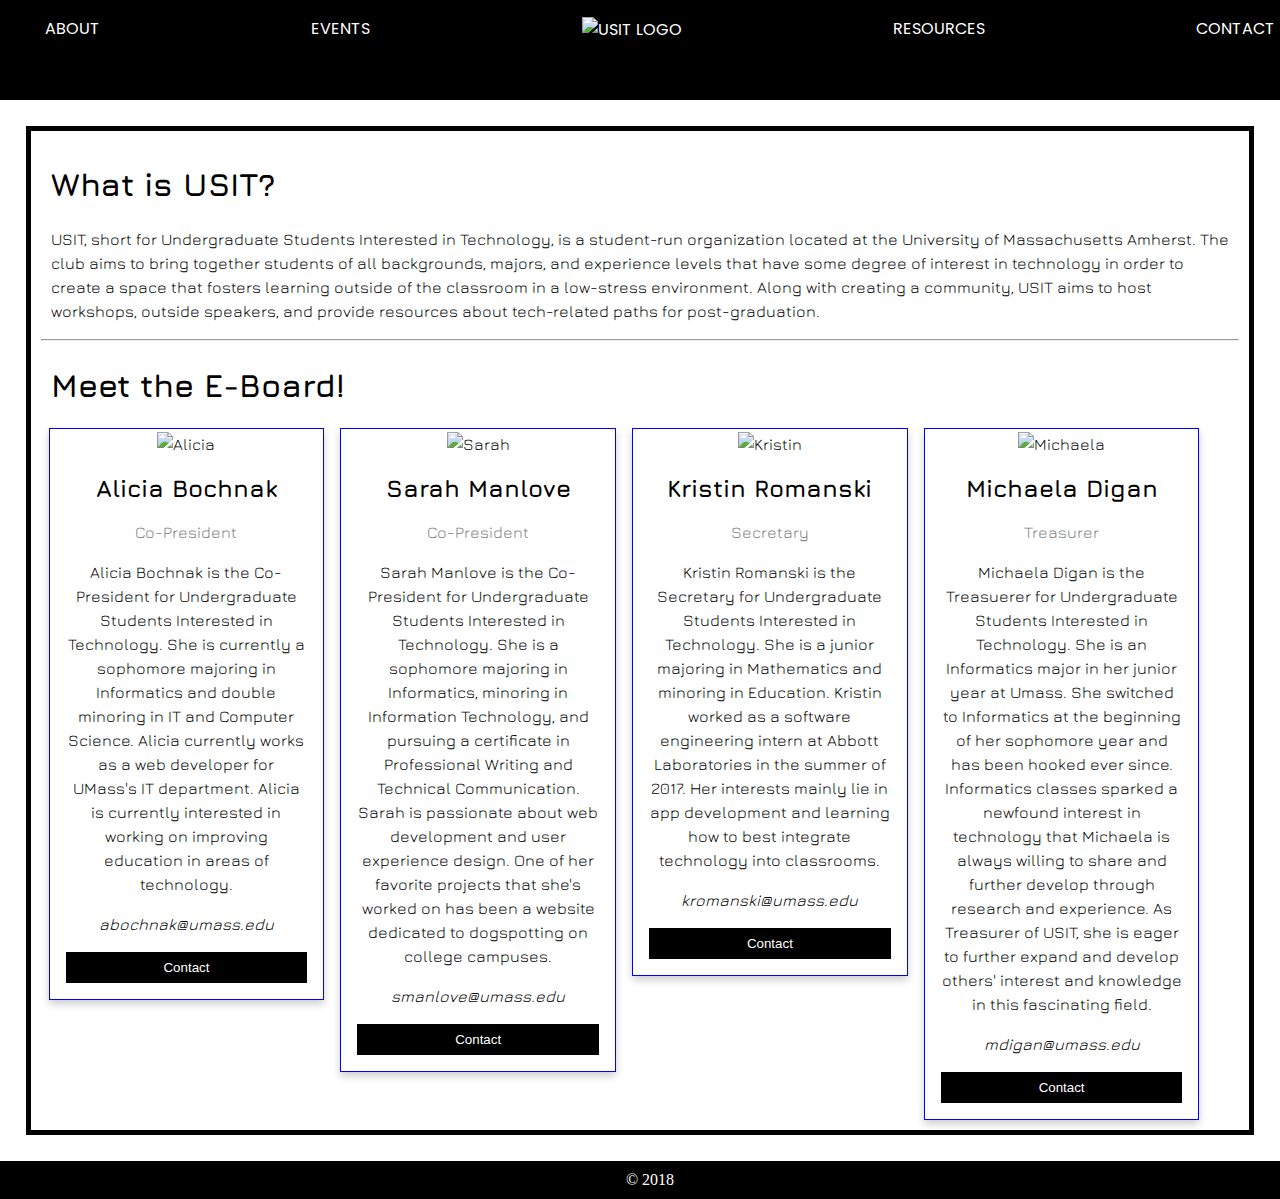
==== usit_about.html @ aa1ac6e6 "website launch" ====
<!DOCTYPE html>

<html lang = "en">

	<head>
		<title>About - USIT</title>
        <link href="client.css" rel="stylesheet" type="text/css">
	<link href="https://fonts.googleapis.com/css?family=Poppins:700" rel="stylesheet">
    <link href="https://fonts.googleapis.com/css?family=Jura" rel="stylesheet">
        <meta name="viewport" content="width=device-width, initial-scale=1.0">
        <link rel="icon" href="usit_favicon.ico">
    </head>
	
	<body>
	
        <nav>
            <ul>
            
            <li><a class="link" href="usit_about.html">About</a></li>
            <li><a class="link" href="usit_event.html">Events</a></li>
            <li><a class="logo" href="index.html"><img class="logo" src="photos/usit_logo-white-square-tback.png" alt="USIT logo"></a> </li>
            <li><a class="link" href="usit_resource.html">Resources</a></li>
            <li><a class="link" href="usit_contact.html">Contact</a></li>
            </ul>
        </nav>

		
        <article class="about">
            
            <h1>What is USIT?</h1>
            <p class="about">USIT, short for Undergraduate Students Interested in Technology, is a student-run organization located at the University of Massachusetts Amherst. The club aims to bring together students of all backgrounds, majors, and experience levels that have some degree of interest in technology in order to create a space that fosters learning outside of the classroom in a low-stress environment. Along with creating a community, USIT aims to host workshops, outside speakers, and provide resources about tech-related paths for post-graduation. </p>
            
            <hr>
            
            <h1 class="about">Meet the E-Board!</h1>
            
            <div class="row">
                <div class="column">
                    <div class="card">
                        <img class="bio" src="photos/alicia.png" alt="Alicia">
                        <div class="container">
                        <h2>Alicia Bochnak</h2>
                            <p class="title">Co-President</p>
                            <p>Alicia Bochnak is the Co-President for Undergraduate Students Interested in Technology. She is currently a sophomore majoring in Informatics and double minoring in IT and Computer Science. Alicia currently works as a web developer for UMass's IT department. Alicia is currently interested in working on improving education in areas of technology. </p>
                            <p class="email">abochnak@umass.edu</p>
                            <p><a href="mailto:abochnak@umass.edu"><button class="contact">Contact</button></a></p>
                        </div>
                    </div>
                </div>
                
                <div class="column">
                    <div class="card">
                        <img class="bio" src="photos/sarah.png" alt="Sarah">
                        <div class="container">
                        <h2>Sarah Manlove</h2>
                            <p class="title">Co-President</p>
                            <p>Sarah Manlove is the Co-President for Undergraduate Students Interested in Technology. She is a sophomore majoring in Informatics, minoring in Information Technology, and pursuing a certificate in Professional Writing and Technical Communication. Sarah is passionate about web development and user experience design. One of her favorite projects that she's worked on has been a website dedicated to dogspotting on college campuses.</p>
                            <p class="email">smanlove@umass.edu</p>
                            <p><a href="mailto:smanlove@umass.edu"><button class="contact">Contact</button></a></p>
                        </div>
                    </div>
                </div>
                
                <div class="column">
                    <div class="card">
                        <img class="bio" src="photos/kristin1.png" alt="Kristin">
                        <div class="container">
                        <h2>Kristin Romanski</h2>
                            <p class="title">Secretary</p>
                            <p>Kristin Romanski is the Secretary for Undergraduate Students Interested in Technology. She is a junior majoring in Mathematics and minoring in Education. Kristin worked as a software engineering intern at Abbott Laboratories in the summer of 2017. Her interests mainly lie in app development and learning how to best integrate technology into classrooms.</p>
                            <p class="email">kromanski@umass.edu</p>
                            <p><a href="mailto:kromanski@umass.edu"><button class="contact">Contact</button></a></p>
                        </div>
                    </div>
                </div>
                
                <div class="column">
                    <div class="card">
                        <img class="bio" src="photos/michaela.png" alt="Michaela">
                        <div class="container">
                        <h2>Michaela Digan</h2>
                            <p class="title">Treasurer</p>
                            <p>Michaela Digan is the Treasuerer for Undergraduate Students Interested in Technology. She is an Informatics major in her junior year at Umass.  She switched to Informatics at the beginning of her sophomore year and has been hooked ever since.  Informatics classes sparked a newfound interest in technology that Michaela is always willing to share and further develop through research and experience.  As Treasurer of USIT, she is eager to further expand and develop others' interest and knowledge in this fascinating field.</p>
                            <p class="email">mdigan@umass.edu</p>
                            <p><a href="mailto:mdigan@umass.edu"><button class="contact">Contact</button></a></p>
                        </div>
                    </div>
                </div>
            </div>
	</article>
        
         <footer>
        
            &copy; 2018
            
        </footer>
        
    </body>

</html>
---- client.css ----
html{
    height: 100%;
    width: 100%;
}
body{
    background-image: url(background.png);
    background-repeat: round;
    margin: 0;
    padding: 0;
    height: auto;
}

nav {
    background-color: #000;
    overflow: hidden;
    font-family: 'Poppins', sans-serif;
    text-transform: uppercase;
    height: 100px;
    width: auto;
}

img.logo{
    width: 100px;
    height: auto;
    vertical-align:middle;
    padding: 0;
    margin: 0;
}

/* Style the links inside the navigation bar */
nav a {
    display: inline-block;
    color: #fff;
    text-decoration: none;
    margin: 0px 5px;
}
nav ul{
    list-style-type: none;
    text-align: justify;
}
nav ul:after {
    content: "";
    display: inline-block;
    width: 100%;
}
nav li{
    display: inline;
}

nav a.link:hover {
    background-color: #fff;
    color: #000;
}

.active {
    background-color: #4392F1;
    color: #fff;
}

article{
    margin: 2% 2% 2% 2%;
    background-color: #fff;
    color: #000;
    border: 5px solid #000;
    font-family: 'Jura', sans-serif;
    padding: 10px;
    min-width: 20%;
    height: 100%;
    line-height: 1.5em;
}

article.about{
    margin: 2% 2% 2% 2%;
    background-color: #fff;
    color: #000;
    border: 5px solid #000;
    text-align: center;
    font-family: 'Jura', sans-serif;
    padding: 10px;
    min-width: 20%;
    height: 100%;
    line-height: 1.5em;
}

.clearfix::after{
    content: "";
    clear: both;
    display: table;
}
p.home{
    padding: inherit;
    width: 80%;
    
}


h1{
    text-align: left;
    padding: inherit;
}

p.about{
    text-align: left;
    padding: 0px 10px;
}

a.button:link{
    margin: 20px;
    background-color: #0000FF;  
    color: #fff;
    border: 2px solid #000;
    padding: 7px;
    text-decoration: none;
    outline: none;
    border: none;
    box-shadow: 0 3px #999;
}
a.button:hover {
    background-color: #6666FF;
}

a.button:active {
    background-color: #0000FF;
    box-shadow: 0 5px #666;
    transform: translateY(4px);
}
a.button:visited {
    background-color: #0000FF;
    color: #fff;
    box-shadow: 0 5px #666;
    transform: translateY(4px);
}

img.home{
    width: 400px;
    height: auto;
    display: inline;
    padding: 30px;
    float: right;
}


/*ABOUT page*/

.column {
    float: left;
    width: 23%;
    padding: 0 8px;
}

/* Display the columns below each other instead of side by side on small screens */
@media screen and (max-width: 600px) {
    .column {
        width: 100%;
        display: block;
    }
}

/* Add some shadows to create a card effect */
.card {
    border: 1.5px solid #0000FF;
    box-shadow: 0 4px 8px 0 rgba(0, 0, 0, 0.2);
    
}

/* Some left and right padding inside the container */
.container {
    padding: 0 16px;
}

/* Clear floats */
.row:after {
    content: "";
    clear: both;
    display: table;
}

img.bio{
    margin-top: 3px;
    width: 108px;
    height: auto;
}

.title {
    color: grey;
}
p.email{
    font-style: italic;
}

 button.contact {
    border: none;
    outline: 0;
    display: inline-block;
    padding: 8px;
    color: white;
    background-color: #000;
    text-align: center;
    cursor: pointer;
    width: 100%;
}

 button:hover {
    background-color: #555;
}

h1.contact{
    padding-bottom: 5px;
}
p.contact{
    margin-top: 0;
    margin-bottom: 0;
    padding: inherit;
}

table{
    border-collapse: collapse;
    width: 100%;
}
th, td{
    padding: 8px;
    text-align: left;
    border-bottom: 1px solid #ddd;
}

p.event{
    text-align: left;
}

h2.resource{
    text-align: left;
}
ul.resource{
    text-align: left;
}

.column-resource{
    float: left;
    width: 48%;
    padding: 10px; 
    margin: auto;
}

.row-resource:after{
    content: "";
    display: table;
    clear: both;
}

@media screen and (max-width: 600px) {
    .column-resource {
        width: 100%;
    }
}
a.res:link{
    color: #0000FF;
}
a.res:hover{
    color: #00AAFF;
}
a.res:visited{
    color: #0000FF;
}

footer{
    background-color: #000;
    color: #fff;
    position: relative;
    bottom: 0;
    left: 0;
    right: 0;
    width: 100%;
    text-align: center;
    padding: 10px;
    
}
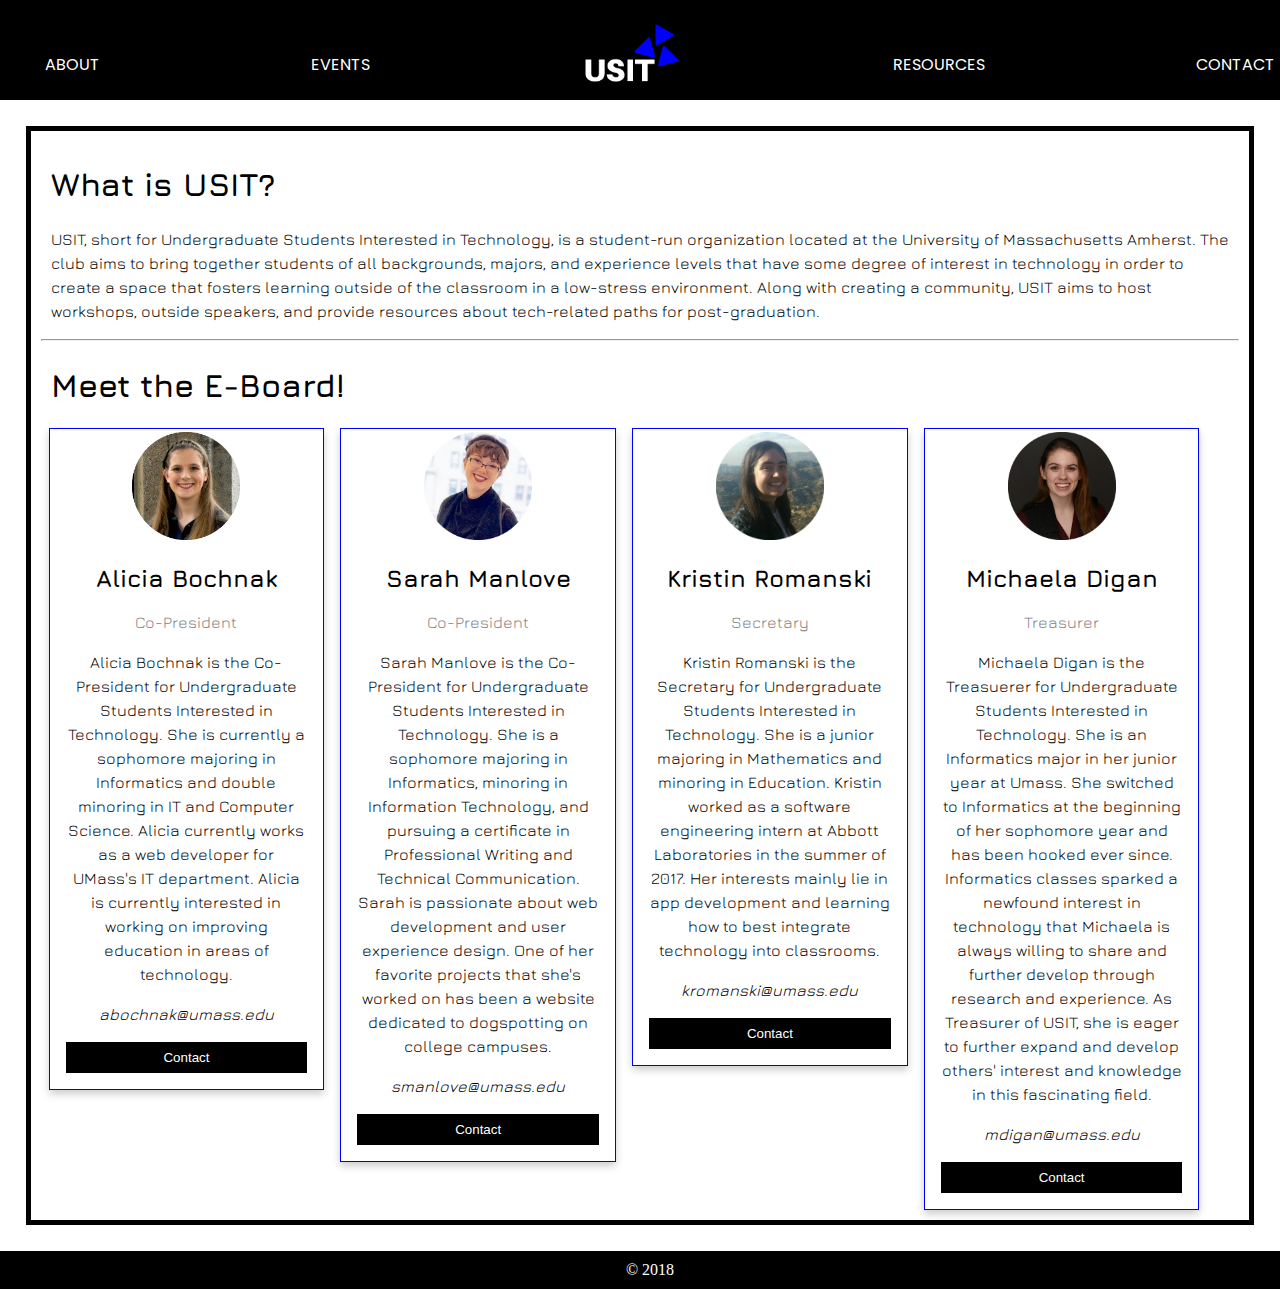
==== commit 10039440: "Update usit_about.html" ====
--- a/usit_about.html
+++ b/usit_about.html
@@ -18,7 +18,7 @@
             
             <li><a class="link" href="usit_about.html">About</a></li>
             <li><a class="link" href="usit_event.html">Events</a></li>
-            <li><a class="logo" href="index.html"><img class="logo" src="photos/usit_logo-white-square-tback.png" alt="USIT logo"></a> </li>
+            <li><a class="logo" href="index.html"><img class="logo" src="usit_logo-white-square-tback.png" alt="USIT logo"></a> </li>
             <li><a class="link" href="usit_resource.html">Resources</a></li>
             <li><a class="link" href="usit_contact.html">Contact</a></li>
             </ul>
@@ -37,7 +37,7 @@
             <div class="row">
                 <div class="column">
                     <div class="card">
-                        <img class="bio" src="photos/alicia.png" alt="Alicia">
+                        <img class="bio" src="alicia.png" alt="Alicia">
                         <div class="container">
                         <h2>Alicia Bochnak</h2>
                             <p class="title">Co-President</p>
@@ -50,7 +50,7 @@
                 
                 <div class="column">
                     <div class="card">
-                        <img class="bio" src="photos/sarah.png" alt="Sarah">
+                        <img class="bio" src="sarah.png" alt="Sarah">
                         <div class="container">
                         <h2>Sarah Manlove</h2>
                             <p class="title">Co-President</p>
@@ -63,7 +63,7 @@
                 
                 <div class="column">
                     <div class="card">
-                        <img class="bio" src="photos/kristin1.png" alt="Kristin">
+                        <img class="bio" src="kristin1.png" alt="Kristin">
                         <div class="container">
                         <h2>Kristin Romanski</h2>
                             <p class="title">Secretary</p>
@@ -76,7 +76,7 @@
                 
                 <div class="column">
                     <div class="card">
-                        <img class="bio" src="photos/michaela.png" alt="Michaela">
+                        <img class="bio" src="michaela.png" alt="Michaela">
                         <div class="container">
                         <h2>Michaela Digan</h2>
                             <p class="title">Treasurer</p>
@@ -97,4 +97,4 @@
         
     </body>
 
-</html>+</html>
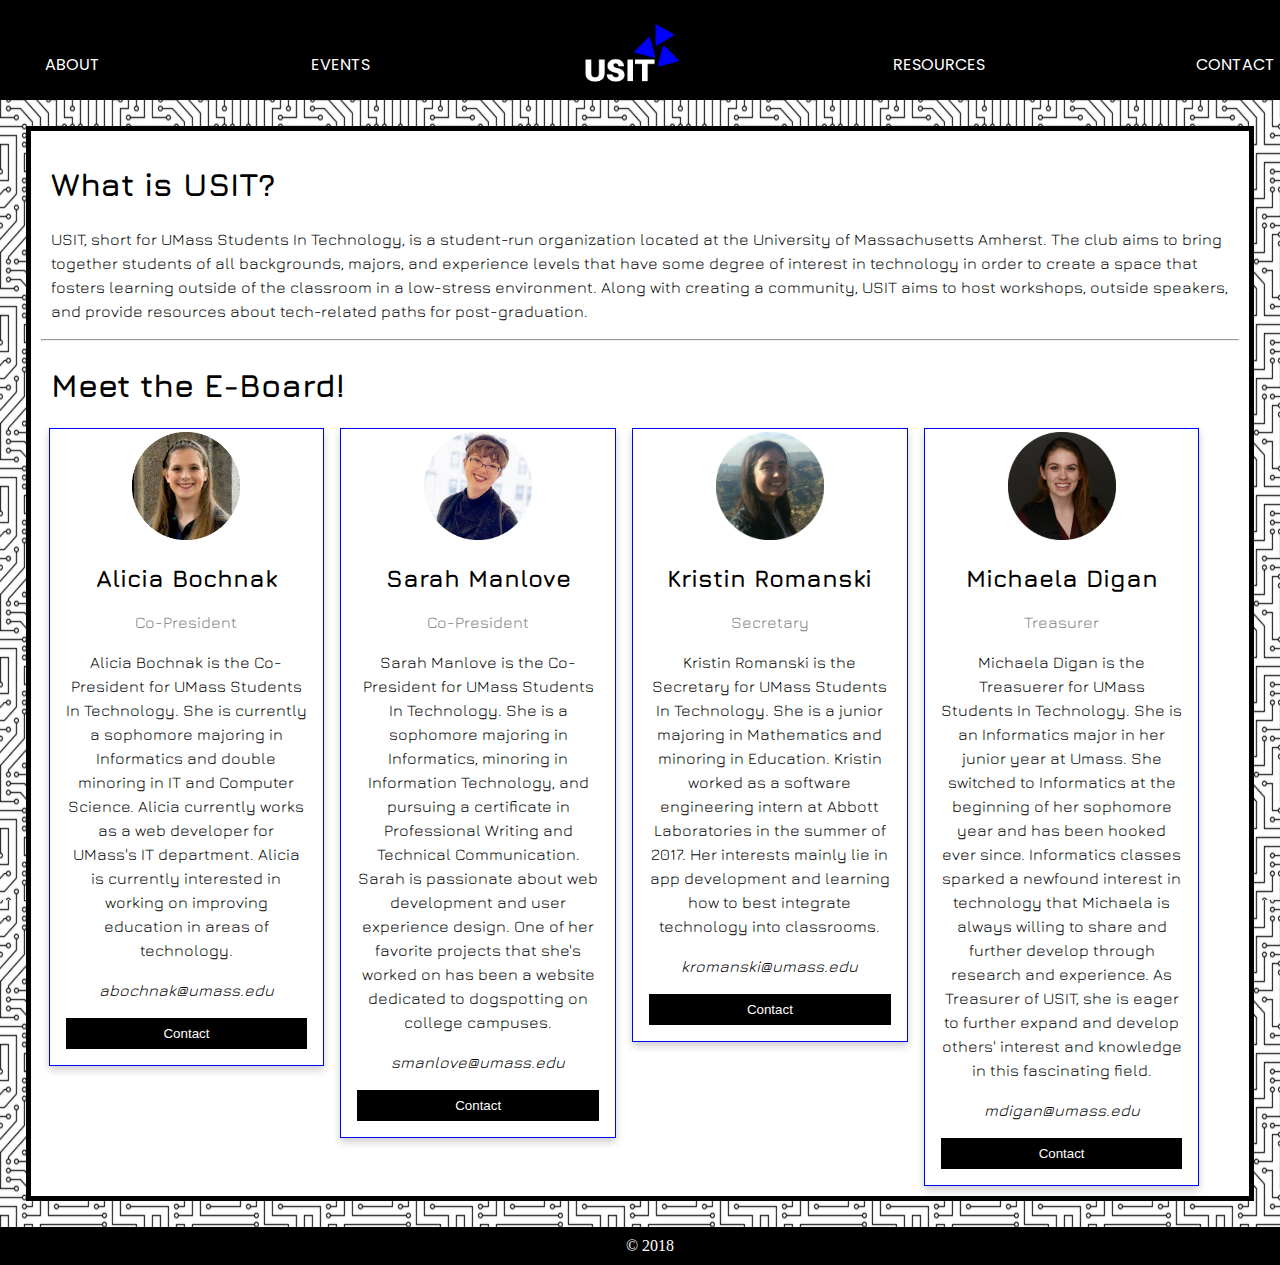
==== commit ede85cc2: "Rebranded club name." ====
--- a/usit_about.html
+++ b/usit_about.html
@@ -28,7 +28,7 @@
         <article class="about">
             
             <h1>What is USIT?</h1>
-            <p class="about">USIT, short for Undergraduate Students Interested in Technology, is a student-run organization located at the University of Massachusetts Amherst. The club aims to bring together students of all backgrounds, majors, and experience levels that have some degree of interest in technology in order to create a space that fosters learning outside of the classroom in a low-stress environment. Along with creating a community, USIT aims to host workshops, outside speakers, and provide resources about tech-related paths for post-graduation. </p>
+            <p class="about">USIT, short for UMass Students In Technology, is a student-run organization located at the University of Massachusetts Amherst. The club aims to bring together students of all backgrounds, majors, and experience levels that have some degree of interest in technology in order to create a space that fosters learning outside of the classroom in a low-stress environment. Along with creating a community, USIT aims to host workshops, outside speakers, and provide resources about tech-related paths for post-graduation. </p>
             
             <hr>
             
@@ -41,7 +41,7 @@
                         <div class="container">
                         <h2>Alicia Bochnak</h2>
                             <p class="title">Co-President</p>
-                            <p>Alicia Bochnak is the Co-President for Undergraduate Students Interested in Technology. She is currently a sophomore majoring in Informatics and double minoring in IT and Computer Science. Alicia currently works as a web developer for UMass's IT department. Alicia is currently interested in working on improving education in areas of technology. </p>
+                            <p>Alicia Bochnak is the Co-President for UMass Students In Technology. She is currently a sophomore majoring in Informatics and double minoring in IT and Computer Science. Alicia currently works as a web developer for UMass's IT department. Alicia is currently interested in working on improving education in areas of technology. </p>
                             <p class="email">abochnak@umass.edu</p>
                             <p><a href="mailto:abochnak@umass.edu"><button class="contact">Contact</button></a></p>
                         </div>
@@ -54,7 +54,7 @@
                         <div class="container">
                         <h2>Sarah Manlove</h2>
                             <p class="title">Co-President</p>
-                            <p>Sarah Manlove is the Co-President for Undergraduate Students Interested in Technology. She is a sophomore majoring in Informatics, minoring in Information Technology, and pursuing a certificate in Professional Writing and Technical Communication. Sarah is passionate about web development and user experience design. One of her favorite projects that she's worked on has been a website dedicated to dogspotting on college campuses.</p>
+                            <p>Sarah Manlove is the Co-President for UMass Students In Technology. She is a sophomore majoring in Informatics, minoring in Information Technology, and pursuing a certificate in Professional Writing and Technical Communication. Sarah is passionate about web development and user experience design. One of her favorite projects that she's worked on has been a website dedicated to dogspotting on college campuses.</p>
                             <p class="email">smanlove@umass.edu</p>
                             <p><a href="mailto:smanlove@umass.edu"><button class="contact">Contact</button></a></p>
                         </div>
@@ -67,7 +67,7 @@
                         <div class="container">
                         <h2>Kristin Romanski</h2>
                             <p class="title">Secretary</p>
-                            <p>Kristin Romanski is the Secretary for Undergraduate Students Interested in Technology. She is a junior majoring in Mathematics and minoring in Education. Kristin worked as a software engineering intern at Abbott Laboratories in the summer of 2017. Her interests mainly lie in app development and learning how to best integrate technology into classrooms.</p>
+                            <p>Kristin Romanski is the Secretary for UMass Students In Technology. She is a junior majoring in Mathematics and minoring in Education. Kristin worked as a software engineering intern at Abbott Laboratories in the summer of 2017. Her interests mainly lie in app development and learning how to best integrate technology into classrooms.</p>
                             <p class="email">kromanski@umass.edu</p>
                             <p><a href="mailto:kromanski@umass.edu"><button class="contact">Contact</button></a></p>
                         </div>
@@ -80,7 +80,7 @@
                         <div class="container">
                         <h2>Michaela Digan</h2>
                             <p class="title">Treasurer</p>
-                            <p>Michaela Digan is the Treasuerer for Undergraduate Students Interested in Technology. She is an Informatics major in her junior year at Umass.  She switched to Informatics at the beginning of her sophomore year and has been hooked ever since.  Informatics classes sparked a newfound interest in technology that Michaela is always willing to share and further develop through research and experience.  As Treasurer of USIT, she is eager to further expand and develop others' interest and knowledge in this fascinating field.</p>
+                            <p>Michaela Digan is the Treasuerer for UMass Students In Technology. She is an Informatics major in her junior year at Umass.  She switched to Informatics at the beginning of her sophomore year and has been hooked ever since.  Informatics classes sparked a newfound interest in technology that Michaela is always willing to share and further develop through research and experience.  As Treasurer of USIT, she is eager to further expand and develop others' interest and knowledge in this fascinating field.</p>
                             <p class="email">mdigan@umass.edu</p>
                             <p><a href="mailto:mdigan@umass.edu"><button class="contact">Contact</button></a></p>
                         </div>
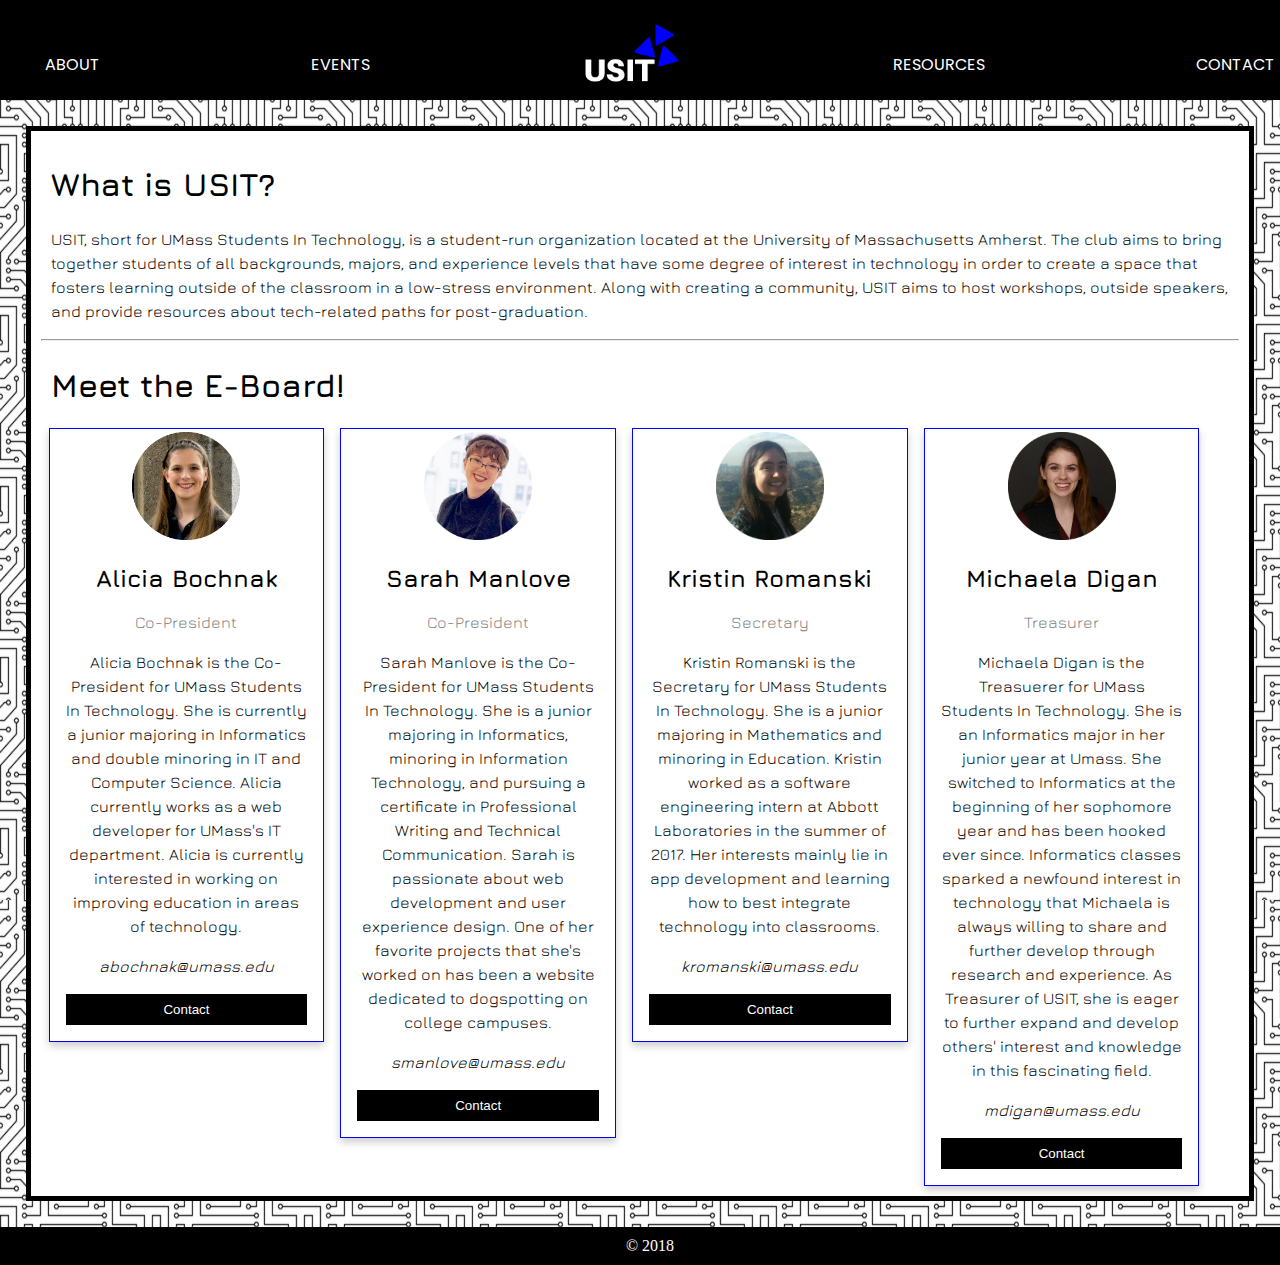
==== commit 847ed7ac: "Update college year of Sarah and Alica." ====
--- a/usit_about.html
+++ b/usit_about.html
@@ -41,7 +41,7 @@
                         <div class="container">
                         <h2>Alicia Bochnak</h2>
                             <p class="title">Co-President</p>
-                            <p>Alicia Bochnak is the Co-President for UMass Students In Technology. She is currently a sophomore majoring in Informatics and double minoring in IT and Computer Science. Alicia currently works as a web developer for UMass's IT department. Alicia is currently interested in working on improving education in areas of technology. </p>
+                            <p>Alicia Bochnak is the Co-President for UMass Students In Technology. She is currently a junior majoring in Informatics and double minoring in IT and Computer Science. Alicia currently works as a web developer for UMass's IT department. Alicia is currently interested in working on improving education in areas of technology. </p>
                             <p class="email">abochnak@umass.edu</p>
                             <p><a href="mailto:abochnak@umass.edu"><button class="contact">Contact</button></a></p>
                         </div>
@@ -54,7 +54,7 @@
                         <div class="container">
                         <h2>Sarah Manlove</h2>
                             <p class="title">Co-President</p>
-                            <p>Sarah Manlove is the Co-President for UMass Students In Technology. She is a sophomore majoring in Informatics, minoring in Information Technology, and pursuing a certificate in Professional Writing and Technical Communication. Sarah is passionate about web development and user experience design. One of her favorite projects that she's worked on has been a website dedicated to dogspotting on college campuses.</p>
+                            <p>Sarah Manlove is the Co-President for UMass Students In Technology. She is a junior majoring in Informatics, minoring in Information Technology, and pursuing a certificate in Professional Writing and Technical Communication. Sarah is passionate about web development and user experience design. One of her favorite projects that she's worked on has been a website dedicated to dogspotting on college campuses.</p>
                             <p class="email">smanlove@umass.edu</p>
                             <p><a href="mailto:smanlove@umass.edu"><button class="contact">Contact</button></a></p>
                         </div>
